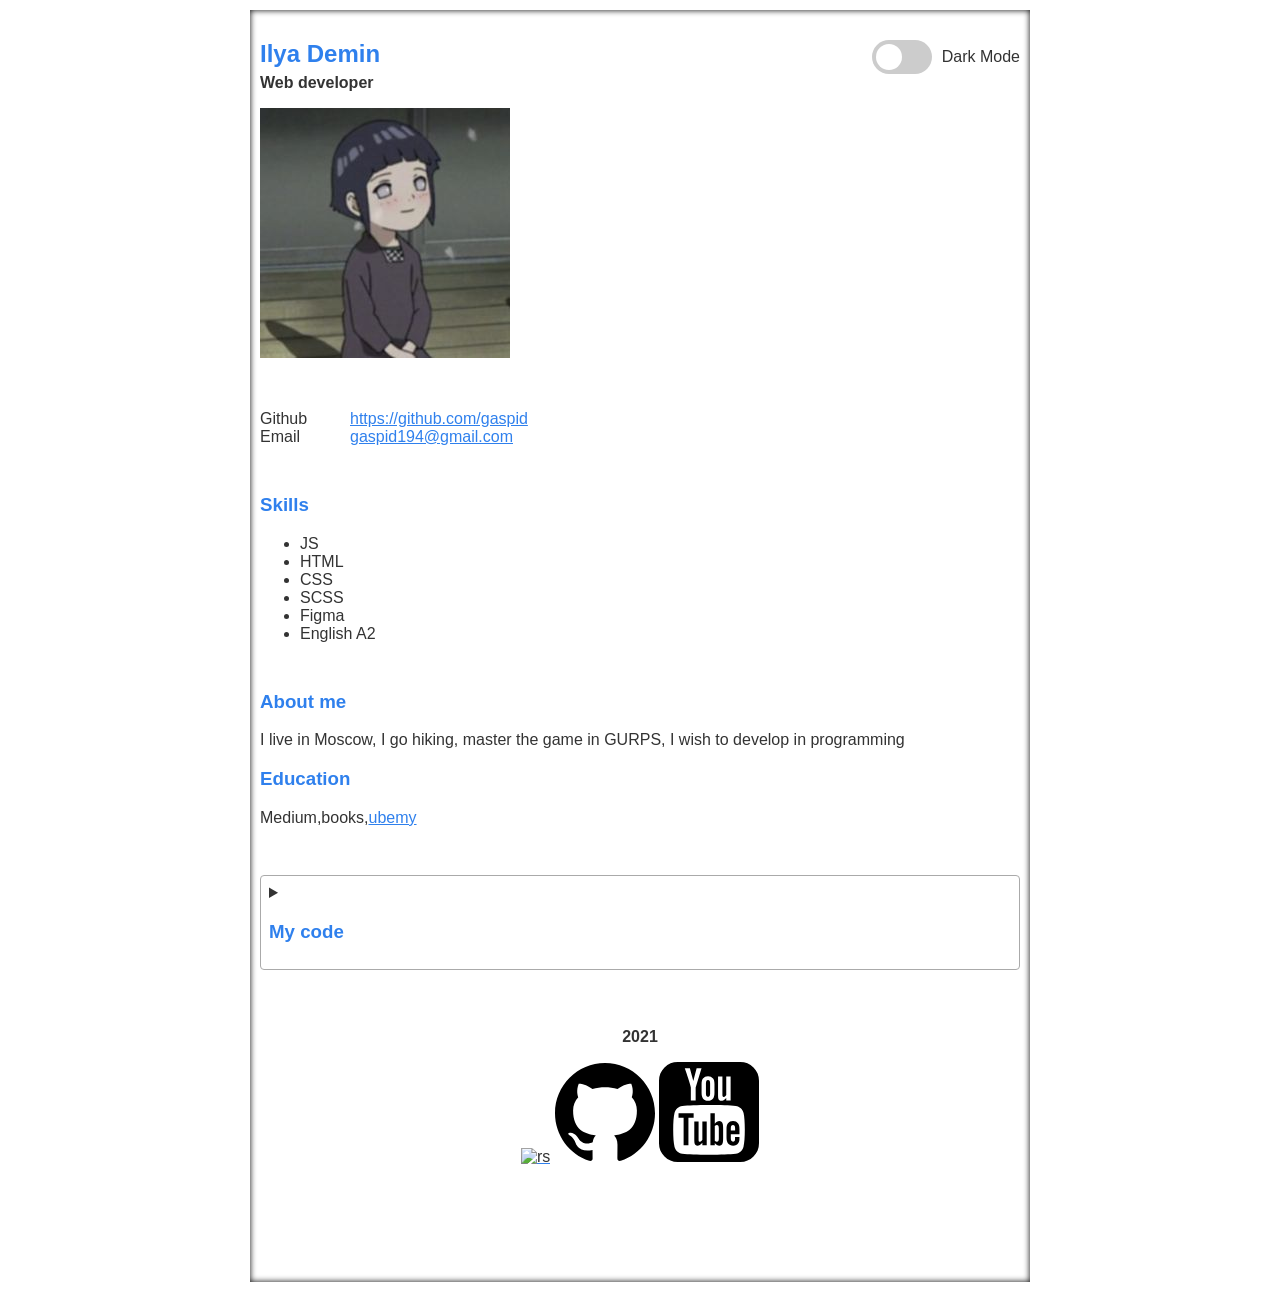
==== index.html @ 1c9f4604 "test" ====
<!DOCTYPE html>
<html lang="en">
<head>
  <meta charset="UTF-8">
  <meta name="viewport" content="width=device-width, initial-scale=1.0">
  <meta http-equiv="X-UA-Compatible" content="IE=edge" />
  <title>My CV</title>

  <link rel="stylesheet" href="css/main.css">
</head>
<body>
  <div class="cv">
    <header>
      <section>
        <div class="flex">
          <h1>Ilya Demin</h1>
          <h2>Web developer</h2>
          <img src="art/av.jpg" alt="git avatar">
        </div>
        <div class="theme-switch-wrapper">
          <label class="theme-switch">
            <input type="checkbox" class="theme-switch__checkbox"/>
            <div class="slider round">&nbsp;</div>
          </label>
          <span class="theme-switch__label">Dark Mode</span>
        </div>
        
      </section>
      
    </header>
    <section>
     
      <div class="contacts">
        <div class="contact">
          <div class="contact__type">
            Github
          </div>
          <div class="contact__value">
            <a href="https://github.com/gaspid">https://github.com/gaspid</a>
          </div>
        </div>
        <div class="contact">
          <div class="contact__type">
            Email
          </div>
          <div class="contact__value">
            <a href="mailto:gaspid194@gmail.com">gaspid194@gmail.com</a>
          </div>
        </div>
      </div>
      <div class="description">
        
      </div>
    </section>
    <section>
      <h3>Skills</h3>
      <div>
         <ul>
           <li>JS</li>
           <li>HTML</li>
           <li>CSS</li>
           <li>SCSS</li>
           <li>Figma</li>
           <li>English A2</li>
         </ul>
      </div>
    </section>
    <section>
      <h3>About me </h3>
      <div>
        I live in Moscow, I go hiking, master the game in GURPS, I wish to develop in programming
       <h3>Education</h3>
       Medium,books,<a href="https://www.udemy.com/">ubemy</a>
      </div>
    </section>

    <section>
      <details>
      <summary><h3>My code</h3></summary>
      
      <pre>
      
            function fizzbuzz(n)

        {
          let arr = [];
          for (let i = n; i > 0; i--) {
            i%3 === 0 && i%5 === 0 ? arr.unshift('FizzBuzz') :
            i%3 === 0 ? arr.unshift('Fizz') :
            i%5 === 0 ? arr.unshift('Buzz') : arr.unshift(i);
          }
          return arr;
        }

    
      </pre>
      </details>
    </section>
  </div>
  <section>
    <footer>
      <section>
        <h2>2021</h2>
        <a href="https://rs.school/js/"> <img src="art/rs_school_js.svg" width="100" alt='rs'></a>
        <a href="https://github.com/gaspid"><img src="art/github.svg" width="100" alt="git"></a>
        <a href="https://www.youtube.com/channel/UCc9LBkgiVR1UC9DobZhiY9w"><img src="art/youtube-logo.svg" width="100" alt="youtube"></a>
      </section>    
    </footer>
  </section>
  <script src='js/script.js'></script>
</body>
</html>
---- css/main.css ----
html {
  font-family: Roboto, sans-serif;
  --primary-color: #2f80ed;
  --secondary-color: #333333;
  --bg-color: #ffffff;
  --shadow: #000000;

}

html[data-theme='dark'] {
  --primary-color: #2f80ed;
  --secondary-color: #ffffff;
  --bg-color: #202020;
  --shadow: #ffffff;
}

body {
  background-color: var(--bg-color);
  box-shadow: inset 0 0 6px var(--shadow);
  margin: 10px 250px;
  padding:10px ;
}

* {
  color: var(--secondary-color);
}

h1 {
  color: var(--primary-color);
  margin-bottom: 0.25em;
}

h2 {
  color: var(--secondary-color);
  font-size: 1em;
  margin-top: 0;
  margin-bottom: 1em;
}

h3 {
  color: var(--primary-color);
}

a {
  color: var(--primary-color);
}

section {
  margin-bottom: 3em;
  position: relative;
}

.cv {
  max-width: 900px;
  margin: 0 auto;
}

.contacts {
  margin-bottom: 2em;
}

.contact {
  display: -webkit-box;
  display: -ms-flexbox;
  display: flex;
}

.contact__type {
  min-width: 90px;
}

.experience {
  display: -webkit-box;
  display: -ms-flexbox;
  display: flex;
  margin-bottom: 2em;
}

.experience__date {
  min-width: 185px;
  margin-bottom: 1em;
}

.experience__name {
  font-weight: bold;
}

@media (max-width: 575px) {
  .experience {
    display: block;
  }
}

.theme-switch-wrapper {
  position: absolute;
  right: 0;
  top: 0;
}

.theme-switch-wrapper {
  display: -webkit-box;
  display: -ms-flexbox;
  display: flex;
  -webkit-box-align: center;
      -ms-flex-align: center;
          align-items: center;
}

.theme-switch-wrapper em {
  margin-left: 10px;
}

.theme-switch-wrapper .theme-switch__label {
  margin-left: 10px;
}

.theme-switch {
  display: inline-block;
  height: 34px;
  position: relative;
  width: 60px;
}

.theme-switch input {
  display: none;
}

.slider {
  background-color: #ccc;
  bottom: 0;
  cursor: pointer;
  left: 0;
  position: absolute;
  right: 0;
  top: 0;
  -webkit-transition: .4s;
  transition: .4s;
}

.slider:before {
  background-color: #fff;
  bottom: 4px;
  content: "";
  height: 26px;
  left: 4px;
  position: absolute;
  -webkit-transition: .4s;
  transition: .4s;
  width: 26px;
}

input:checked + .slider {
  background-color: var(--primary-color);
}

input:checked + .slider:before {
  -webkit-transform: translateX(26px);
          transform: translateX(26px);
}

.slider.round {
  border-radius: 34px;
}

.slider.round:before {
  border-radius: 50%;
}

html.transition,
html.transition * {
  -webkit-transition: all 750ms !important;
  transition: all 750ms !important;
  -webkit-transition-delay: 0 !important;
          transition-delay: 0 !important;
}

footer {
  padding:  10px;
  flex-direction: row;
  text-align: center;
  
}

details {
  border: 1px solid #aaa;
  border-radius: 4px;
  padding: .5em .5em 0;
}

summary {
  font-weight: bold;
  margin: -.5em -.5em 0;
  padding: .5em;
}

details[open] {
  padding: .5em;
}

details[open] summary {
  border-bottom: 1px solid #aaa;
  margin-bottom: .5em;
}
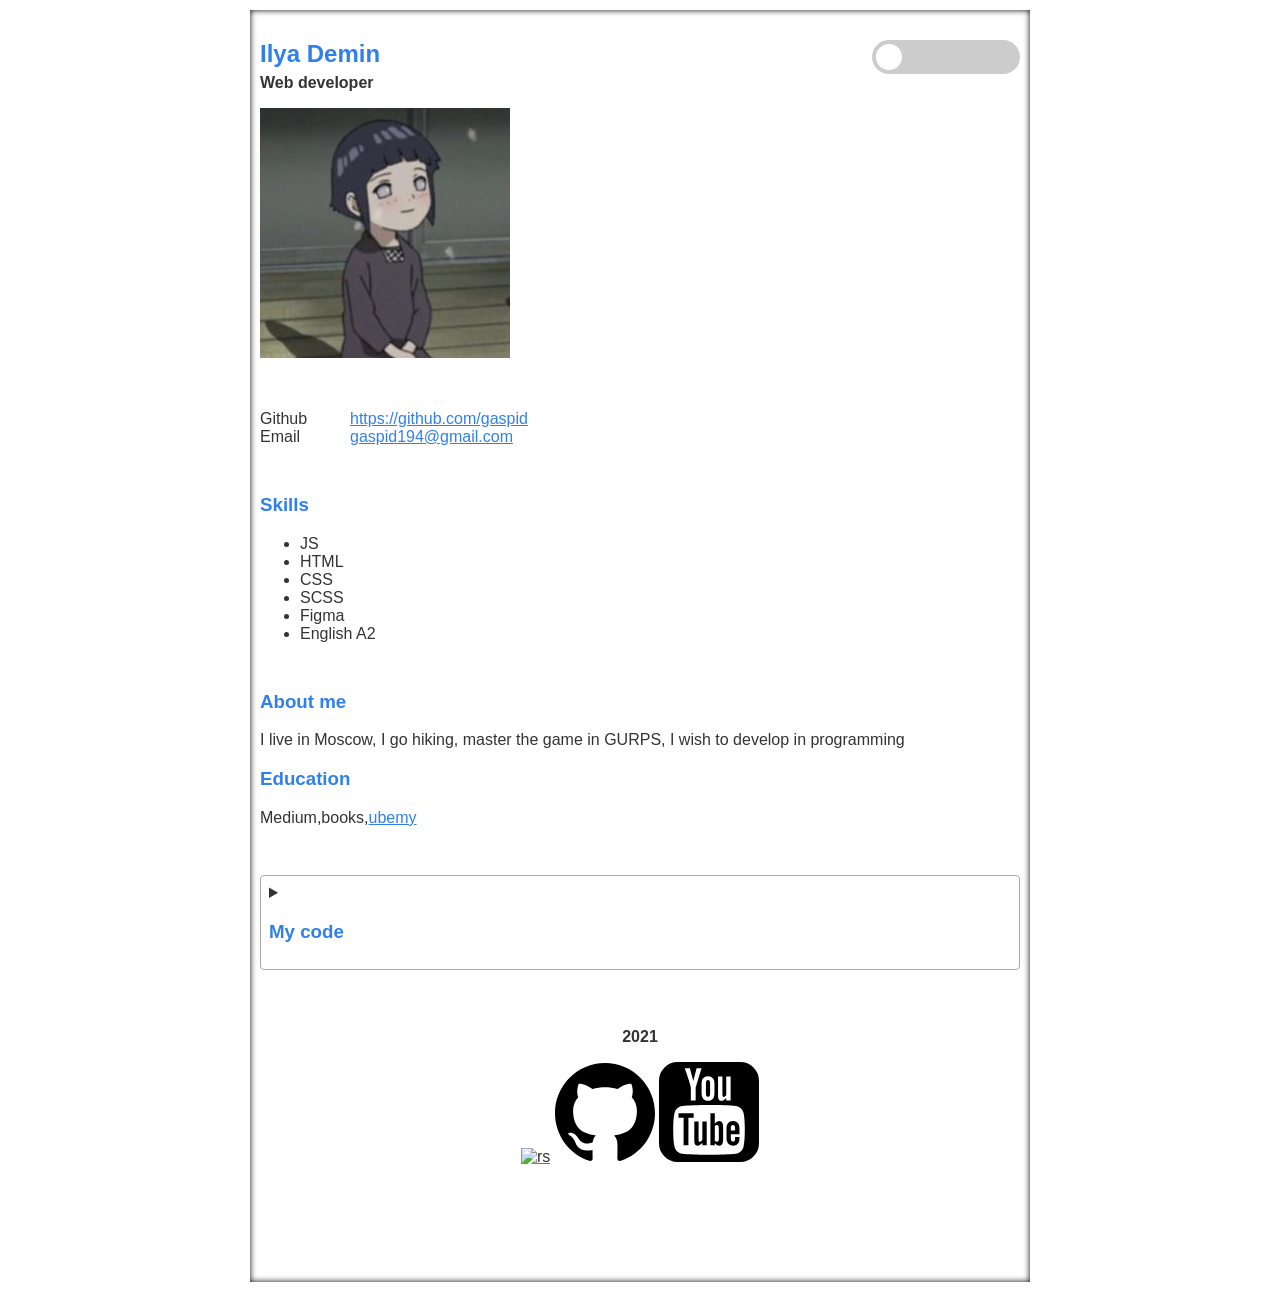
==== commit 44be6a75: "test" ====
--- a/index.html
+++ b/index.html
@@ -17,10 +17,11 @@
           <h2>Web developer</h2>
           <img src="art/av.jpg" alt="git avatar">
         </div>
-        <div class="theme-switch-wrapper">
+        <div class="theme-switch-wrapper"> 
+          <div class="slider round">&nbsp;</div>
           <label class="theme-switch">
             <input type="checkbox" class="theme-switch__checkbox"/>
-            <div class="slider round">&nbsp;</div>
+            
           </label>
           <span class="theme-switch__label">Dark Mode</span>
         </div>
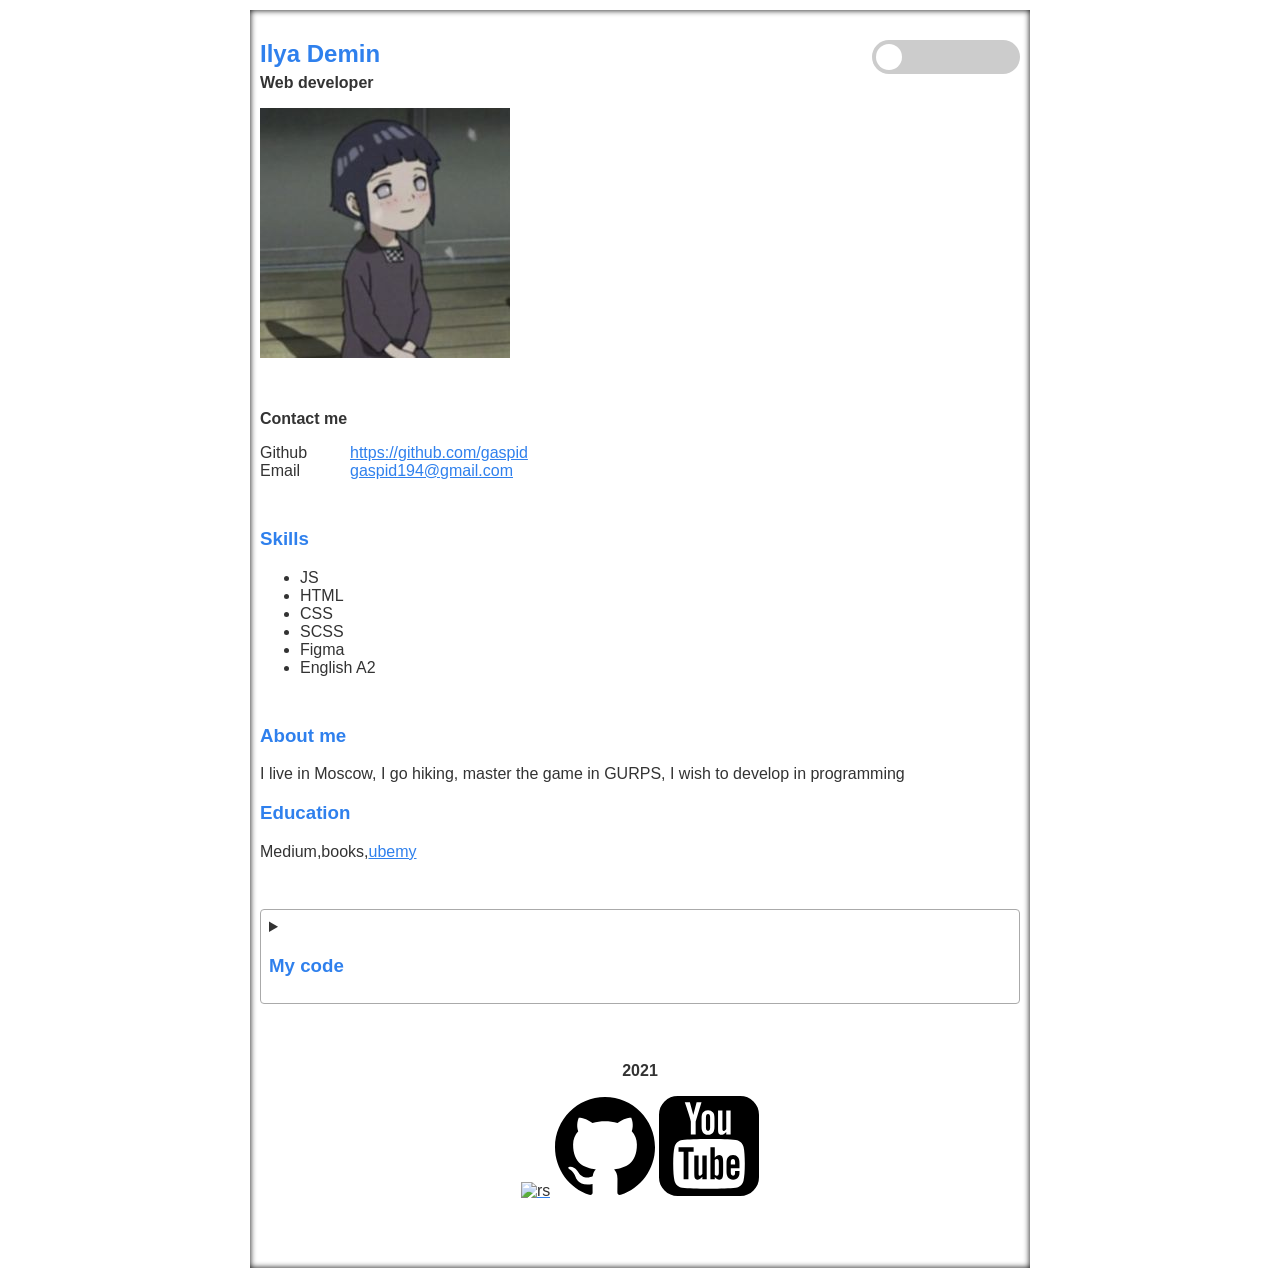
==== commit 62f30428: "feat:fix section" ====
--- a/index.html
+++ b/index.html
@@ -30,7 +30,7 @@
       
     </header>
     <section>
-     
+      <h2>Сontact me</h2>
       <div class="contacts">
         <div class="contact">
           <div class="contact__type">
@@ -100,12 +100,12 @@
   </div>
   <section>
     <footer>
-      <section>
+      
         <h2>2021</h2>
         <a href="https://rs.school/js/"> <img src="art/rs_school_js.svg" width="100" alt='rs'></a>
         <a href="https://github.com/gaspid"><img src="art/github.svg" width="100" alt="git"></a>
         <a href="https://www.youtube.com/channel/UCc9LBkgiVR1UC9DobZhiY9w"><img src="art/youtube-logo.svg" width="100" alt="youtube"></a>
-      </section>    
+      
     </footer>
   </section>
   <script src='js/script.js'></script>
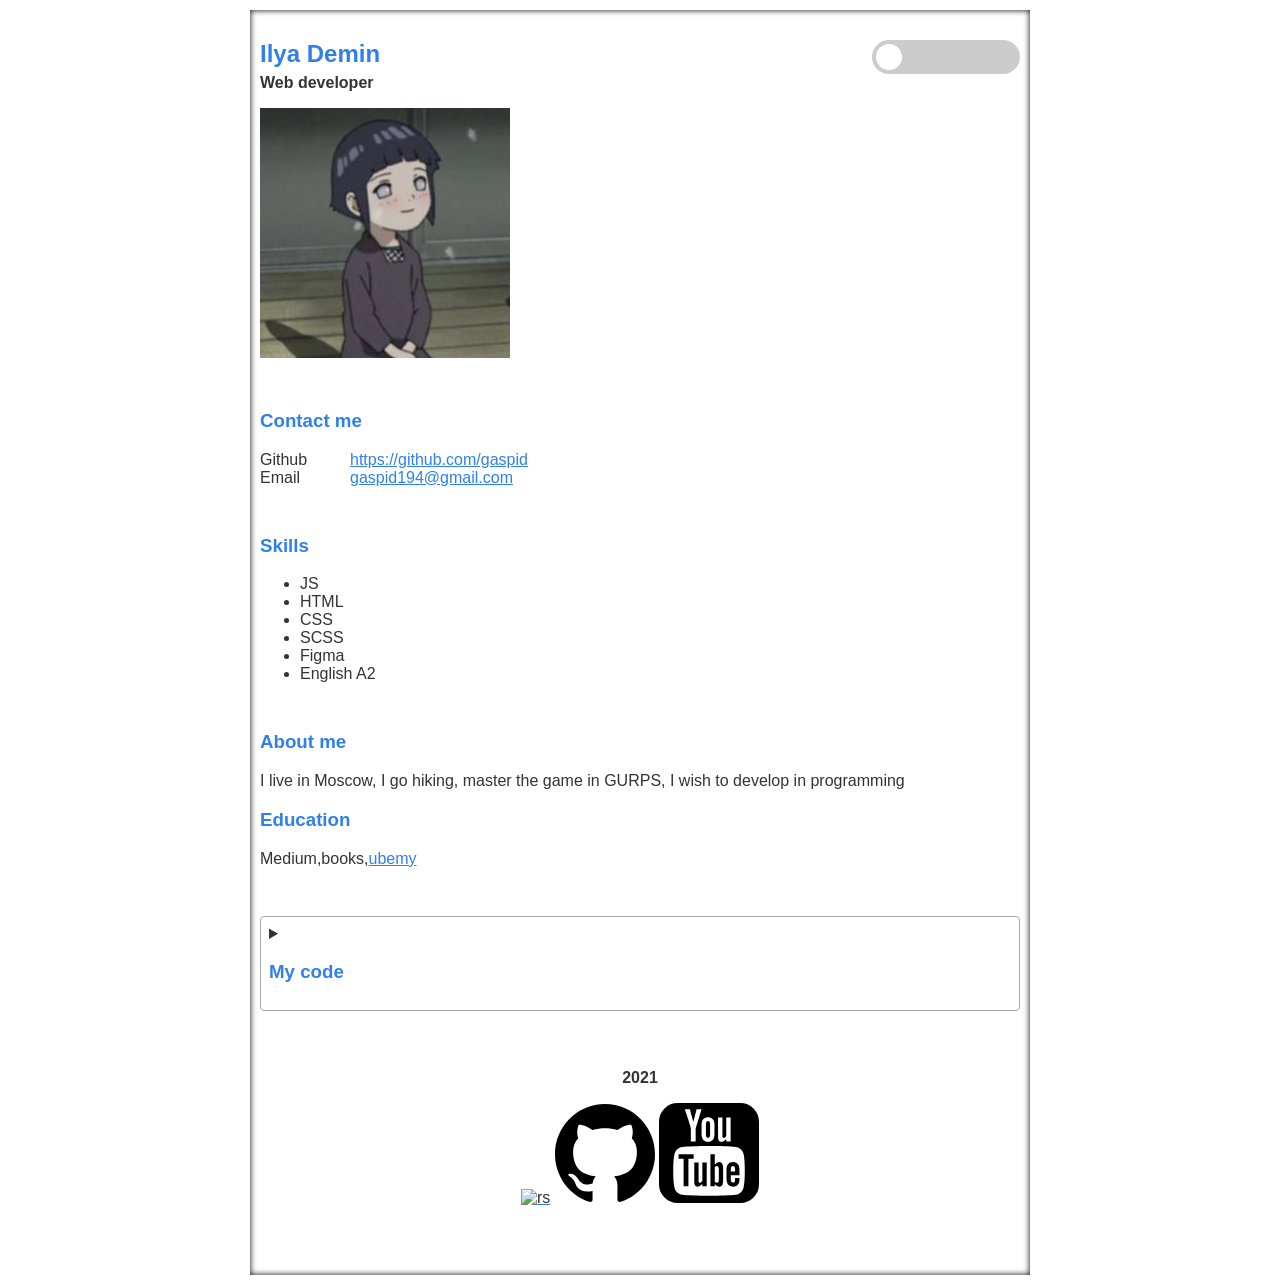
==== commit b6a6f1cd: "feat : norcma h3" ====
--- a/index.html
+++ b/index.html
@@ -30,7 +30,7 @@
       
     </header>
     <section>
-      <h2>Сontact me</h2>
+      <h3>Сontact me</h3>
       <div class="contacts">
         <div class="contact">
           <div class="contact__type">
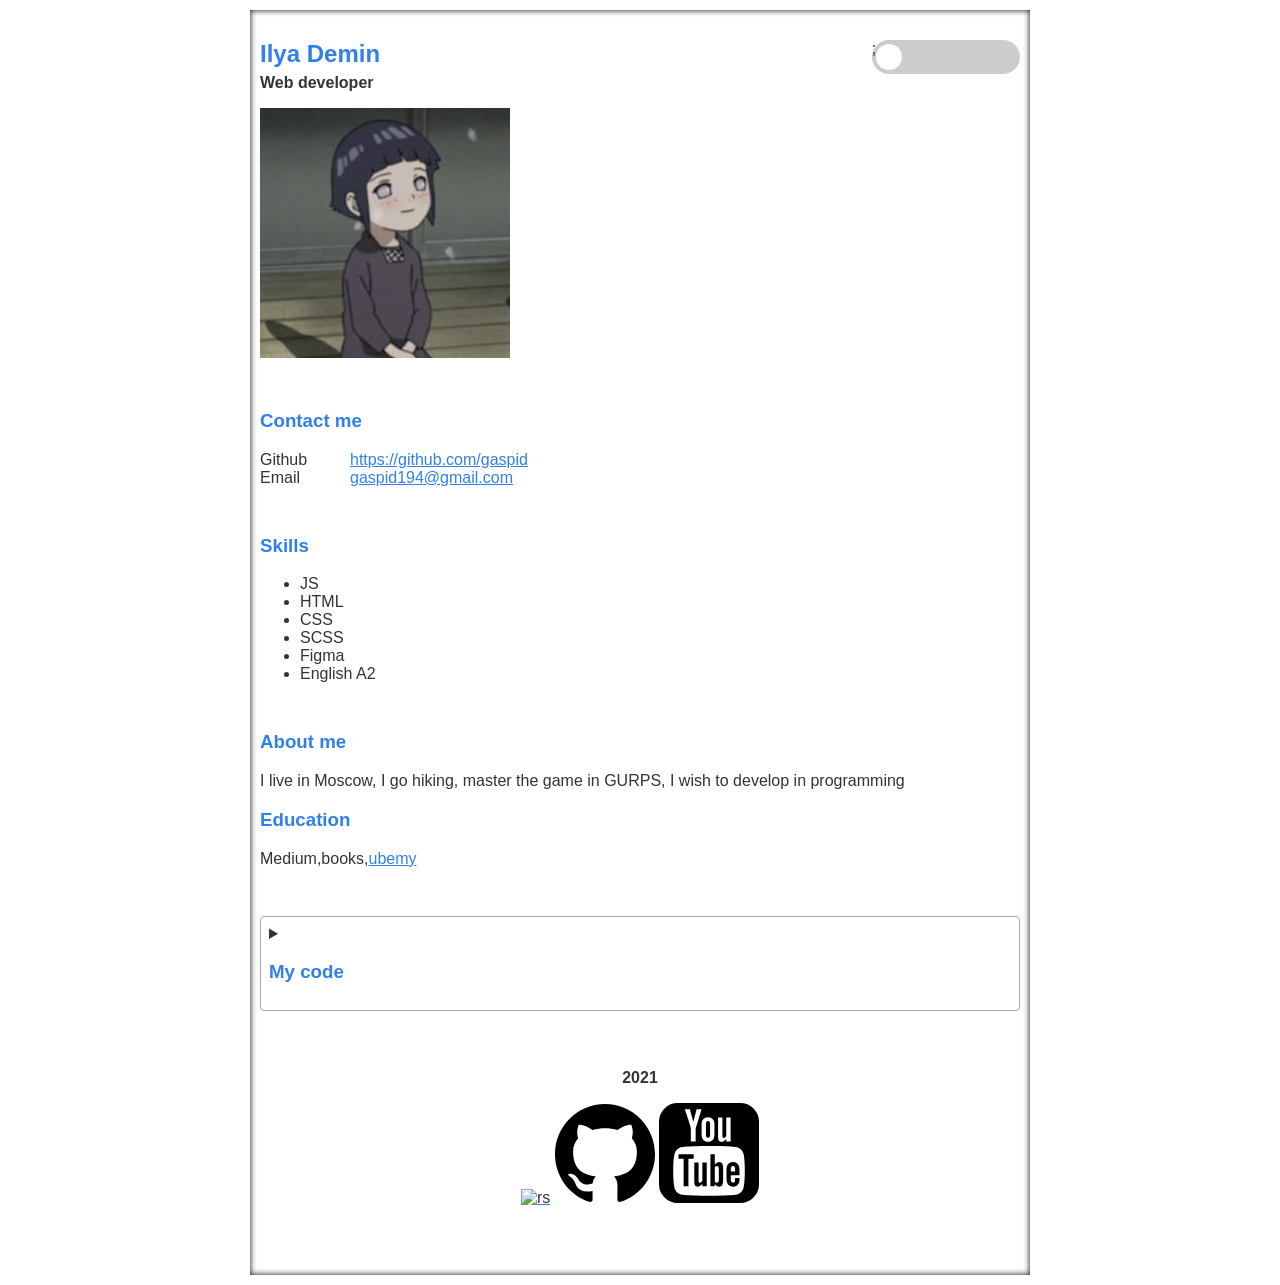
==== commit e1843414: "fix :slider" ====
--- a/index.html
+++ b/index.html
@@ -18,7 +18,7 @@
           <img src="art/av.jpg" alt="git avatar">
         </div>
         <div class="theme-switch-wrapper"> 
-          <div class="slider round">&nbsp;</div>
+          <div class="slider round">;</div>
           <label class="theme-switch">
             <input type="checkbox" class="theme-switch__checkbox"/>
             
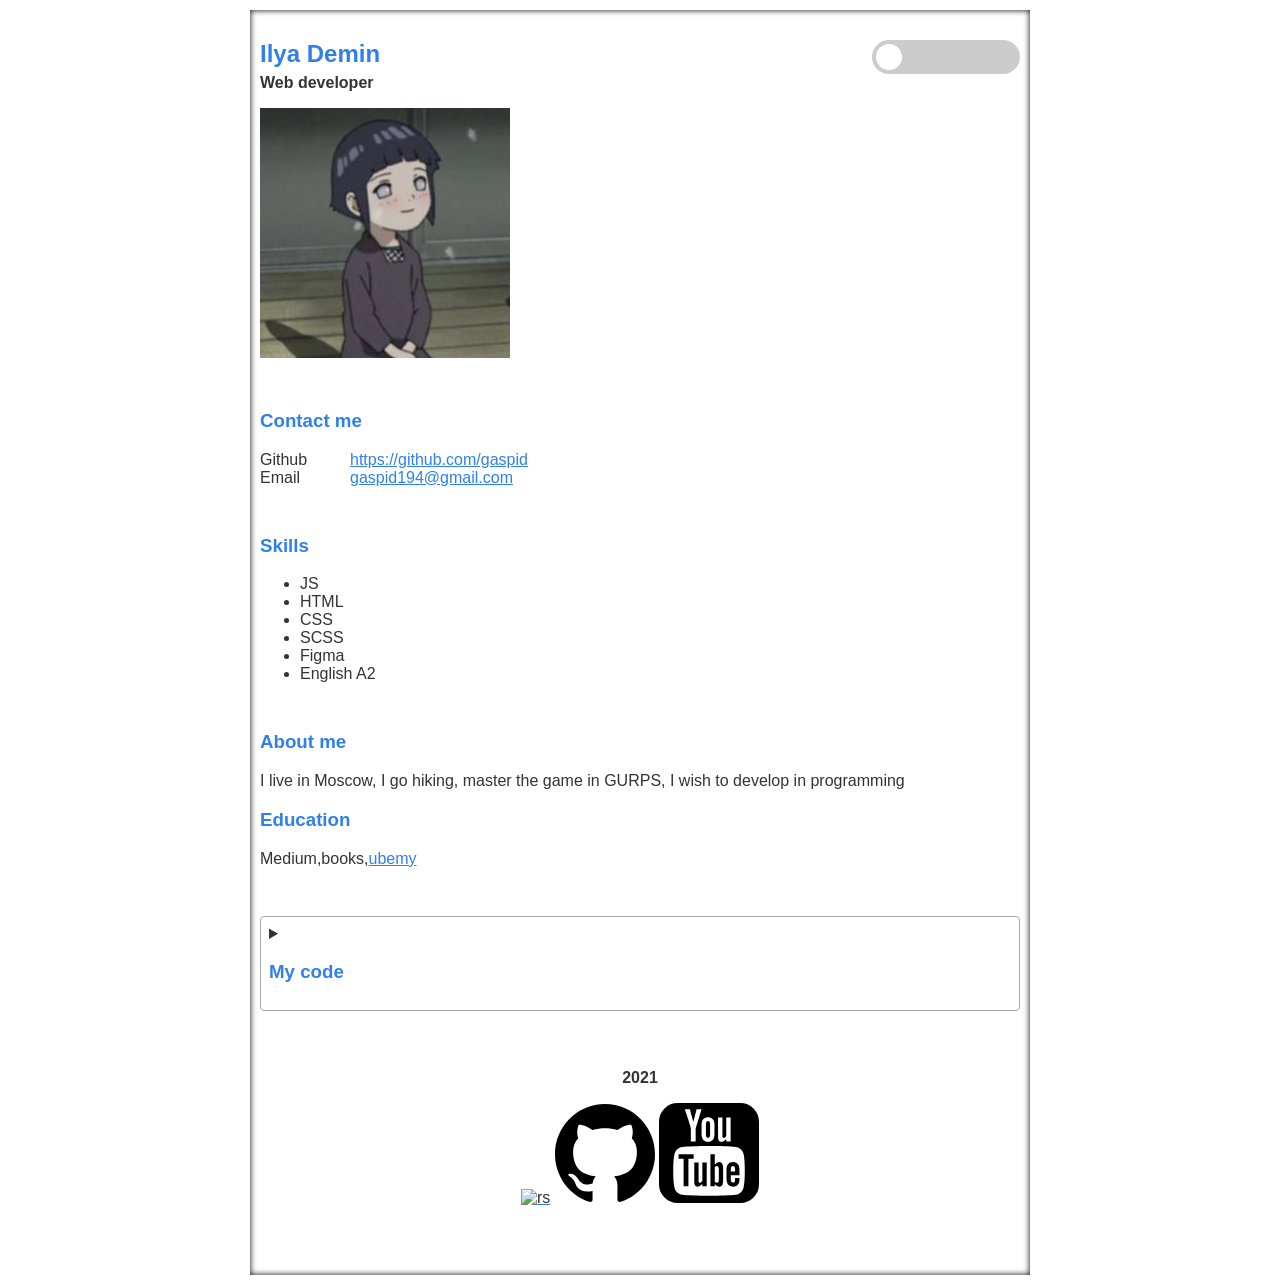
==== commit 7fec6b62: "feat:slider" ====
--- a/index.html
+++ b/index.html
@@ -18,7 +18,7 @@
           <img src="art/av.jpg" alt="git avatar">
         </div>
         <div class="theme-switch-wrapper"> 
-          <div class="slider round">;</div>
+          <div class="slider round"></div>
           <label class="theme-switch">
             <input type="checkbox" class="theme-switch__checkbox"/>
             
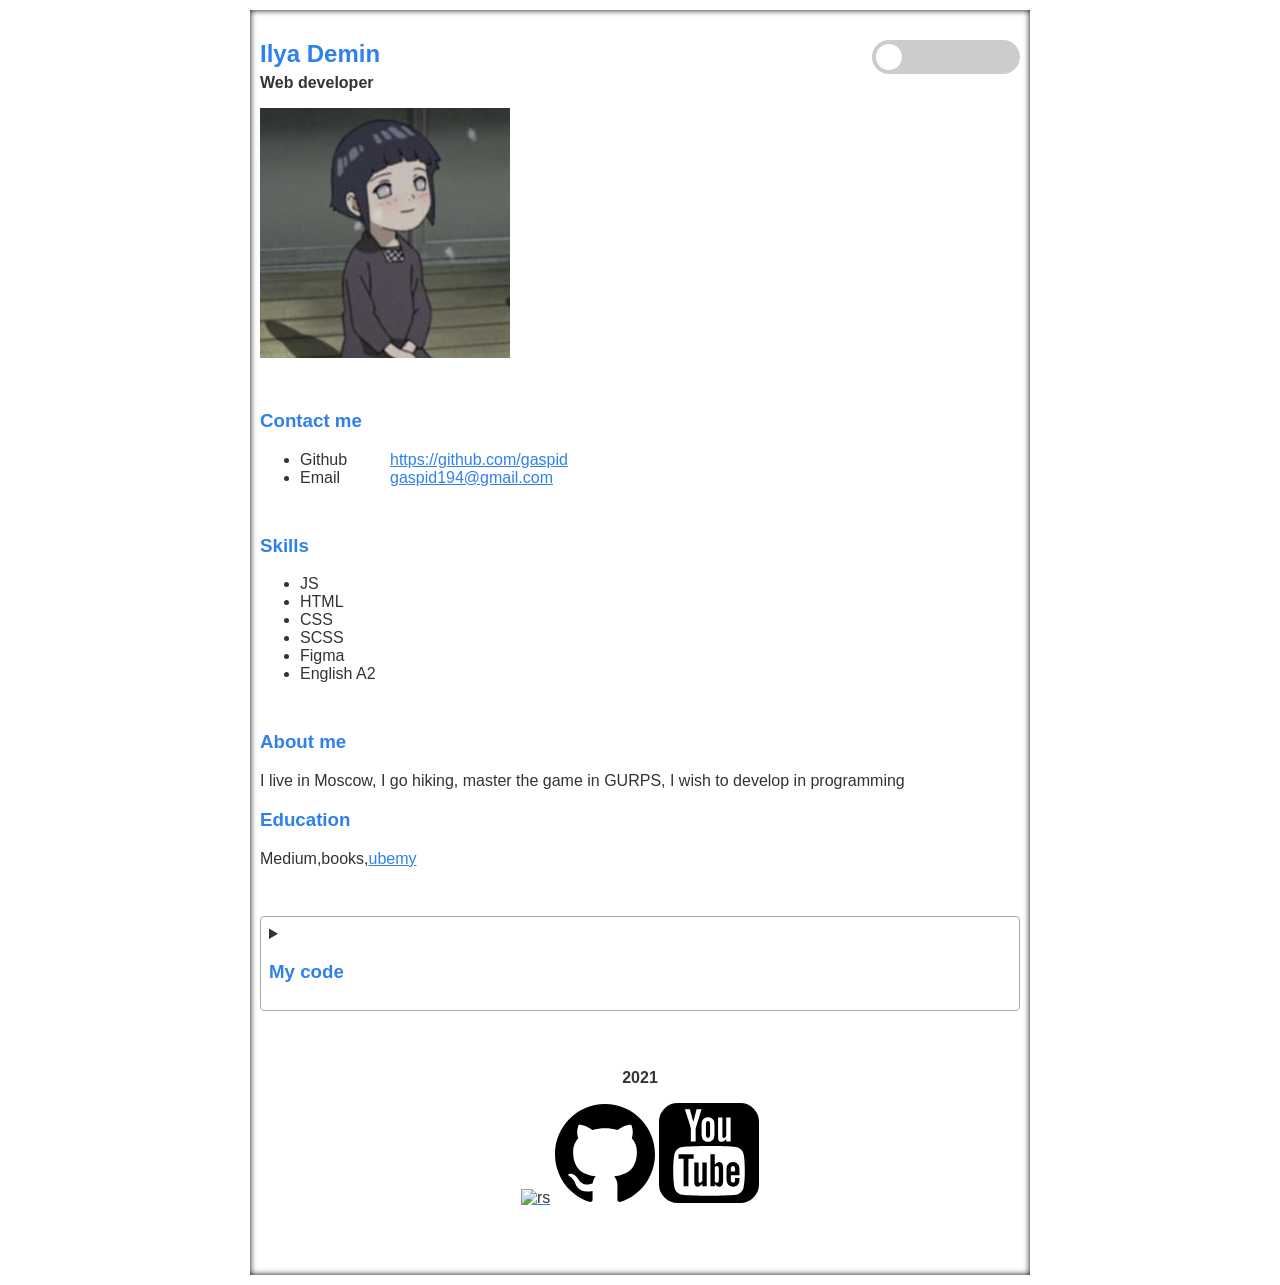
==== commit cb7777e8: "Update index.html" ====
--- a/index.html
+++ b/index.html
@@ -31,10 +31,11 @@
     </header>
     <section>
       <h3>Сontact me</h3>
+      <ul>
       <div class="contacts">
         <div class="contact">
           <div class="contact__type">
-            Github
+            <li> Github</li>
           </div>
           <div class="contact__value">
             <a href="https://github.com/gaspid">https://github.com/gaspid</a>
@@ -42,12 +43,13 @@
         </div>
         <div class="contact">
           <div class="contact__type">
-            Email
+           <li> Email</li>
           </div>
           <div class="contact__value">
             <a href="mailto:gaspid194@gmail.com">gaspid194@gmail.com</a>
           </div>
         </div>
+        </ul>
       </div>
       <div class="description">
         
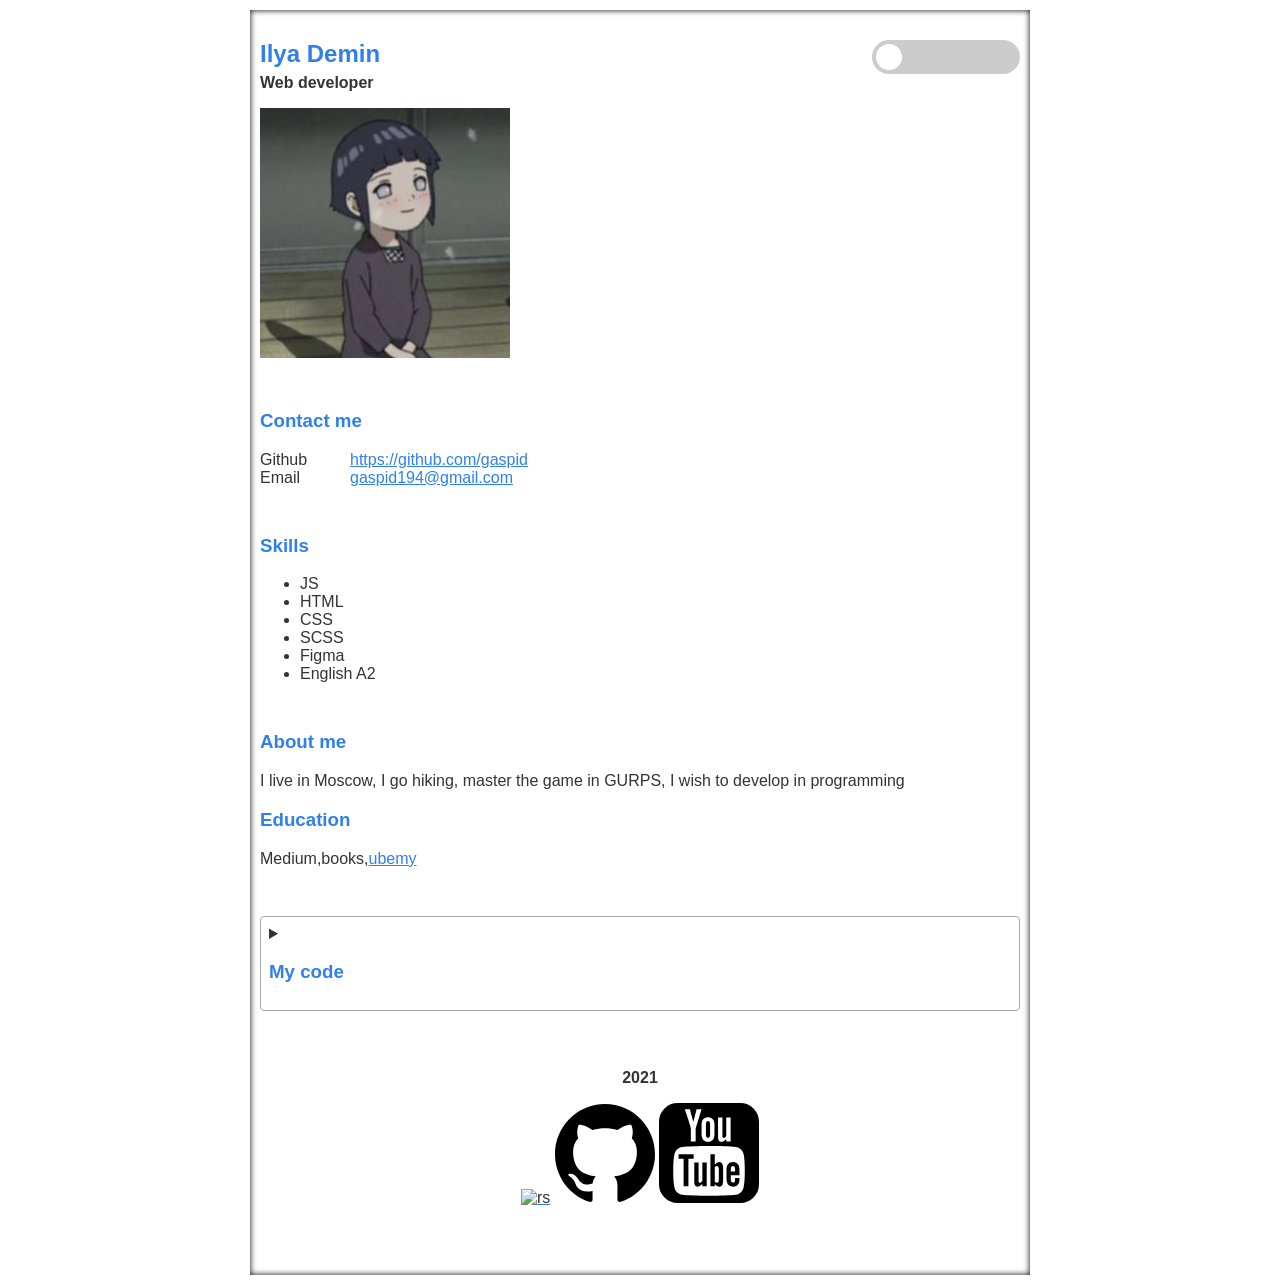
==== commit 59a8169d: "Update index.html" ====
--- a/index.html
+++ b/index.html
@@ -31,11 +31,11 @@
     </header>
     <section>
       <h3>Сontact me</h3>
-      <ul>
+    
       <div class="contacts">
         <div class="contact">
           <div class="contact__type">
-            <li> Github</li>
+             Github
           </div>
           <div class="contact__value">
             <a href="https://github.com/gaspid">https://github.com/gaspid</a>
@@ -43,13 +43,13 @@
         </div>
         <div class="contact">
           <div class="contact__type">
-           <li> Email</li>
+            Email
           </div>
           <div class="contact__value">
             <a href="mailto:gaspid194@gmail.com">gaspid194@gmail.com</a>
           </div>
         </div>
-        </ul>
+        
       </div>
       <div class="description">
         
